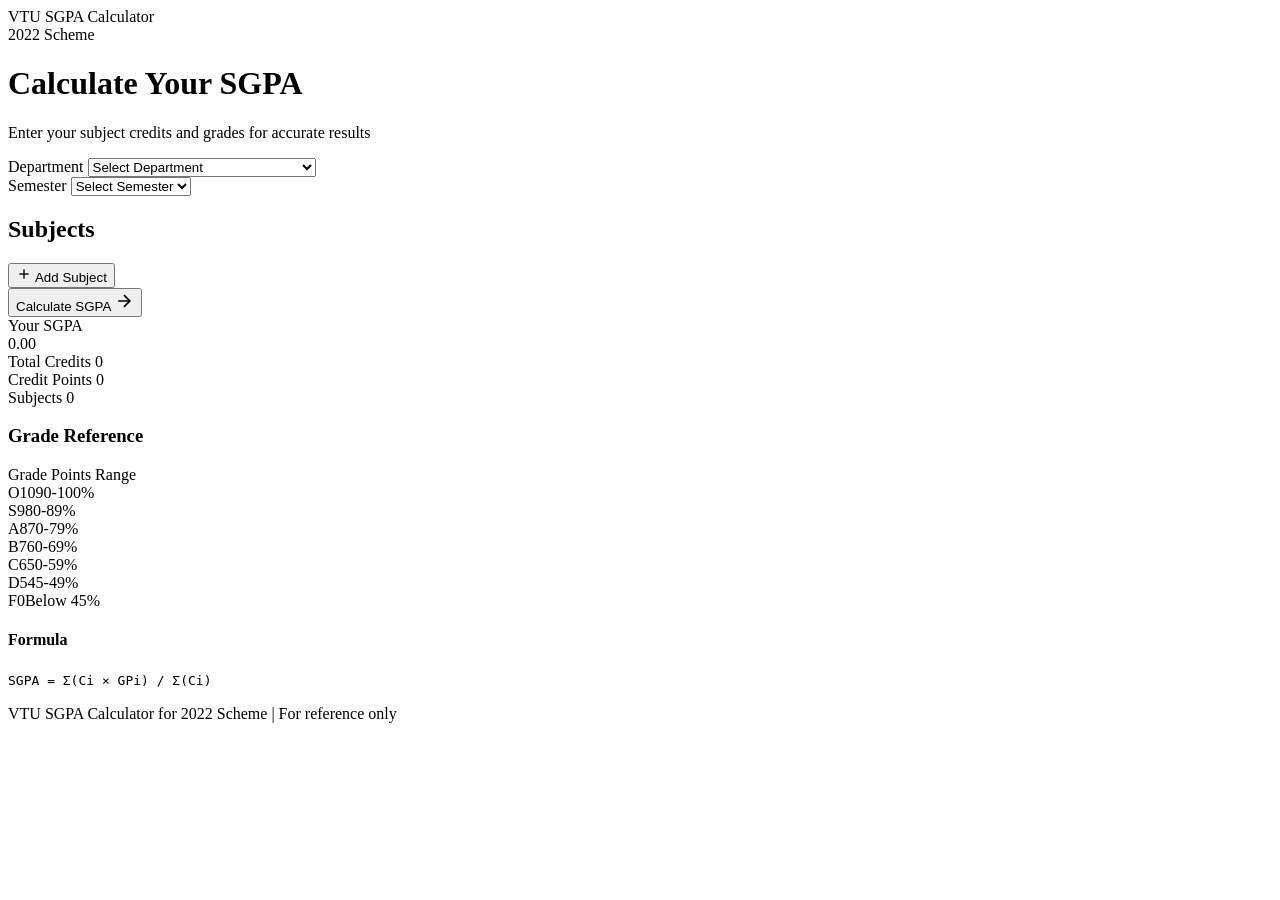
==== frontend/index.html @ 3fd476e3 "Add initial HTML structure for SGPA Calculator" ====
<!DOCTYPE html>
<html lang="en">
<head>
    <meta charset="UTF-8">
    <meta name="viewport" content="width=device-width, initial-scale=1.0">
    <title>VTU SGPA Calculator | 2022 Scheme</title>
    <link rel="preconnect" href="https://fonts.googleapis.com">
    <link rel="preconnect" href="https://fonts.gstatic.com" crossorigin>
    <link href="https://fonts.googleapis.com/css2?family=Space+Grotesk:wght@300;400;500;600;700&family=JetBrains+Mono:wght@400;500;600&display=swap" rel="stylesheet">
    <link rel="stylesheet" href="style.css">
</head>
<body>
    <!-- Animated Background -->
    <div class="bg-container">
        <div class="gradient-orb orb-1"></div>
        <div class="gradient-orb orb-2"></div>
        <div class="gradient-orb orb-3"></div>
        <div class="grid-overlay"></div>
    </div>

    <div class="app-container">
        <!-- Header -->
        <header class="header">
            <div class="logo">
                <span class="logo-icon">VTU</span>
                <span class="logo-text">SGPA Calculator</span>
            </div>
            <div class="scheme-badge">2022 Scheme</div>
        </header>

        <!-- Main Content -->
        <main class="main-content">
            <!-- Calculator Card -->
            <div class="calculator-card">
                <div class="card-header">
                    <h1 class="title">Calculate Your SGPA</h1>
                    <p class="subtitle">Enter your subject credits and grades for accurate results</p>
                </div>

                <!-- Selection Controls -->
                <div class="controls-section">
                    <div class="control-group">
                        <label for="department">Department</label>
                        <select id="department" class="select-input">
                            <option value="">Select Department</option>
                            <option value="CSE">Computer Science & Engineering</option>
                            <option value="ISE">Information Science & Engineering</option>
                            <option value="ECE">Electronics & Communication</option>
                            <option value="EEE">Electrical & Electronics</option>
                            <option value="ME">Mechanical Engineering</option>
                            <option value="CV">Civil Engineering</option>
                            <option value="AIML">AI & Machine Learning</option>
                            <option value="DS">Data Science</option>
                        </select>
                    </div>
                    <div class="control-group">
                        <label for="semester">Semester</label>
                        <select id="semester" class="select-input">
                            <option value="">Select Semester</option>
                            <option value="1">1st Semester</option>
                            <option value="2">2nd Semester</option>
                            <option value="3">3rd Semester</option>
                            <option value="4">4th Semester</option>
                            <option value="5">5th Semester</option>
                            <option value="6">6th Semester</option>
                            <option value="7">7th Semester</option>
                            <option value="8">8th Semester</option>
                        </select>
                    </div>
                </div>

                <!-- Subjects Container -->
                <div class="subjects-section">
                    <div class="subjects-header">
                        <h2>Subjects</h2>
                        <button type="button" id="addSubjectBtn" class="btn btn-add">
                            <svg width="16" height="16" viewBox="0 0 24 24" fill="none" stroke="currentColor" stroke-width="2">
                                <line x1="12" y1="5" x2="12" y2="19"></line>
                                <line x1="5" y1="12" x2="19" y2="12"></line>
                            </svg>
                            Add Subject
                        </button>
                    </div>
                    
                    <div id="subjectsContainer" class="subjects-container">
                        <!-- Subjects will be dynamically added here -->
                    </div>
                </div>

                <!-- Calculate Button -->
                <button type="button" id="calculateBtn" class="btn btn-calculate">
                    <span class="btn-text">Calculate SGPA</span>
                    <span class="btn-icon">
                        <svg width="20" height="20" viewBox="0 0 24 24" fill="none" stroke="currentColor" stroke-width="2">
                            <path d="M5 12h14M12 5l7 7-7 7"/>
                        </svg>
                    </span>
                </button>

                <!-- Results Section -->
                <div id="resultsSection" class="results-section hidden">
                    <div class="result-card">
                        <div class="result-label">Your SGPA</div>
                        <div id="sgpaValue" class="result-value">0.00</div>
                        <div id="resultGrade" class="result-grade"></div>
                    </div>
                    <div class="result-details">
                        <div class="detail-item">
                            <span class="detail-label">Total Credits</span>
                            <span id="totalCredits" class="detail-value">0</span>
                        </div>
                        <div class="detail-item">
                            <span class="detail-label">Credit Points</span>
                            <span id="creditPoints" class="detail-value">0</span>
                        </div>
                        <div class="detail-item">
                            <span class="detail-label">Subjects</span>
                            <span id="subjectCount" class="detail-value">0</span>
                        </div>
                    </div>
                </div>
            </div>

            <!-- Grade Reference Card -->
            <aside class="reference-card">
                <h3>Grade Reference</h3>
                <div class="grade-table">
                    <div class="grade-row grade-header">
                        <span>Grade</span>
                        <span>Points</span>
                        <span>Range</span>
                    </div>
                    <div class="grade-row"><span class="grade-badge grade-o">O</span><span>10</span><span>90-100%</span></div>
                    <div class="grade-row"><span class="grade-badge grade-s">S</span><span>9</span><span>80-89%</span></div>
                    <div class="grade-row"><span class="grade-badge grade-a">A</span><span>8</span><span>70-79%</span></div>
                    <div class="grade-row"><span class="grade-badge grade-b">B</span><span>7</span><span>60-69%</span></div>
                    <div class="grade-row"><span class="grade-badge grade-c">C</span><span>6</span><span>50-59%</span></div>
                    <div class="grade-row"><span class="grade-badge grade-d">D</span><span>5</span><span>45-49%</span></div>
                    <div class="grade-row"><span class="grade-badge grade-f">F</span><span>0</span><span>Below 45%</span></div>
                </div>
                <div class="formula-section">
                    <h4>Formula</h4>
                    <code>SGPA = Σ(Ci × GPi) / Σ(Ci)</code>
                </div>
            </aside>
        </main>

        <!-- Footer -->
        <footer class="footer">
            <p>VTU SGPA Calculator for 2022 Scheme | For reference only</p>
        </footer>
    </div>

    <script src="script.js"></script>
</body>
</html>
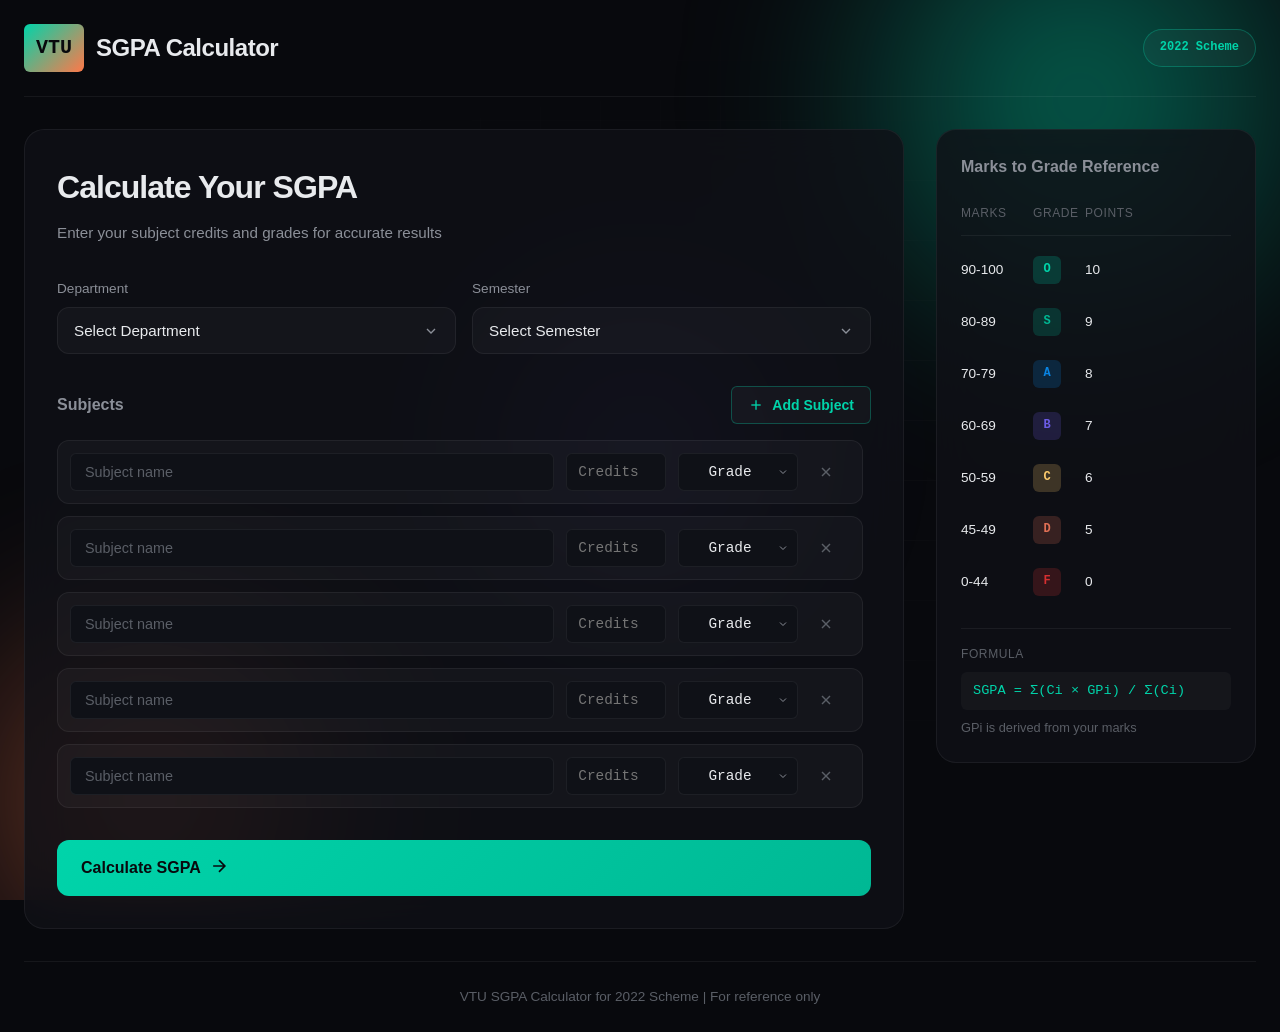
==== commit 3be7b2b1: "Update Grade Reference Card with new grading scale" ====
--- a/frontend/index.html
+++ b/frontend/index.html
@@ -121,26 +121,29 @@
                 </div>
             </div>
 
-            <!-- Grade Reference Card -->
+                        <!-- Grade Reference Card -->
             <aside class="reference-card">
-                <h3>Grade Reference</h3>
+                <h3>Marks to Grade Reference</h3>
                 <div class="grade-table">
                     <div class="grade-row grade-header">
+                        <span>Marks</span>
                         <span>Grade</span>
                         <span>Points</span>
-                        <span>Range</span>
                     </div>
-                    <div class="grade-row"><span class="grade-badge grade-o">O</span><span>10</span><span>90-100%</span></div>
-                    <div class="grade-row"><span class="grade-badge grade-s">S</span><span>9</span><span>80-89%</span></div>
-                    <div class="grade-row"><span class="grade-badge grade-a">A</span><span>8</span><span>70-79%</span></div>
-                    <div class="grade-row"><span class="grade-badge grade-b">B</span><span>7</span><span>60-69%</span></div>
-                    <div class="grade-row"><span class="grade-badge grade-c">C</span><span>6</span><span>50-59%</span></div>
-                    <div class="grade-row"><span class="grade-badge grade-d">D</span><span>5</span><span>45-49%</span></div>
-                    <div class="grade-row"><span class="grade-badge grade-f">F</span><span>0</span><span>Below 45%</span></div>
+                    <div class="grade-row"><span>90-100</span><span class="grade-badge grade-o">O</span><span>10</span></div>
+                    <div class="grade-row"><span>80-89</span><span class="grade-badge grade-s">S</span><span>9</span></div>
+                    <div class="grade-row"><span>70-79</span><span class="grade-badge grade-a">A</span><span>8</span></div>
+                    <div class="grade-row"><span>60-69</span><span class="grade-badge grade-b">B</span><span>7</span></div>
+                    <div class="grade-row"><span>50-59</span><span class="grade-badge grade-c">C</span><span>6</span></div>
+                    <div class="grade-row"><span>45-49</span><span class="grade-badge grade-d">D</span><span>5</span></div>
+                    <div class="grade-row"><span>0-44</span><span class="grade-badge grade-f">F</span><span>0</span></div>
                 </div>
                 <div class="formula-section">
                     <h4>Formula</h4>
                     <code>SGPA = Σ(Ci × GPi) / Σ(Ci)</code>
+                    <p style="font-size: 0.8rem; color: var(--text-muted); margin-top: 0.5rem;">
+                        GPi is derived from your marks
+                    </p>
                 </div>
             </aside>
         </main>
--- a/frontend/style.css
+++ b/frontend/style.css
@@ -0,0 +1,770 @@
+/* CSS Variables */
+:root {
+    --bg-primary: #08090d;
+    --bg-secondary: #0f1117;
+    --bg-card: rgba(15, 17, 23, 0.8);
+    --bg-input: rgba(255, 255, 255, 0.03);
+    --border-color: rgba(255, 255, 255, 0.06);
+    --border-accent: rgba(0, 212, 170, 0.3);
+    --text-primary: #e8eaed;
+    --text-secondary: #8b8f98;
+    --text-muted: #5a5e66;
+    --accent-primary: #00d4aa;
+    --accent-secondary: #ff7849;
+    --accent-glow: rgba(0, 212, 170, 0.4);
+    --danger: #ff4757;
+    --success: #00d4aa;
+    
+    /* Grade Colors */
+    --grade-o: #00d4aa;
+    --grade-s: #00b894;
+    --grade-a: #0984e3;
+    --grade-b: #6c5ce7;
+    --grade-c: #fdcb6e;
+    --grade-d: #e17055;
+    --grade-f: #d63031;
+    
+    --font-display: 'Space Grotesk', sans-serif;
+    --font-mono: 'JetBrains Mono', monospace;
+    --radius-sm: 6px;
+    --radius-md: 12px;
+    --radius-lg: 20px;
+    --transition-fast: 0.15s ease;
+    --transition-normal: 0.3s ease;
+    --transition-slow: 0.5s ease;
+}
+
+/* Reset */
+*, *::before, *::after {
+    margin: 0;
+    padding: 0;
+    box-sizing: border-box;
+}
+
+html {
+    scroll-behavior: smooth;
+}
+
+body {
+    font-family: var(--font-display);
+    background: var(--bg-primary);
+    color: var(--text-primary);
+    min-height: 100vh;
+    overflow-x: hidden;
+    line-height: 1.6;
+}
+
+/* Background */
+.bg-container {
+    position: fixed;
+    inset: 0;
+    z-index: 0;
+    overflow: hidden;
+    pointer-events: none;
+}
+
+.gradient-orb {
+    position: absolute;
+    border-radius: 50%;
+    filter: blur(80px);
+    opacity: 0.5;
+    animation: float 20s ease-in-out infinite;
+}
+
+.orb-1 {
+    width: 600px;
+    height: 600px;
+    background: radial-gradient(circle, var(--accent-primary), transparent 70%);
+    top: -200px;
+    right: -100px;
+    animation-delay: 0s;
+}
+
+.orb-2 {
+    width: 500px;
+    height: 500px;
+    background: radial-gradient(circle, var(--accent-secondary), transparent 70%);
+    bottom: -150px;
+    left: -100px;
+    animation-delay: -7s;
+}
+
+.orb-3 {
+    width: 400px;
+    height: 400px;
+    background: radial-gradient(circle, #6c5ce7, transparent 70%);
+    top: 50%;
+    left: 50%;
+    transform: translate(-50%, -50%);
+    animation-delay: -14s;
+    opacity: 0.3;
+}
+
+@keyframes float {
+    0%, 100% { transform: translate(0, 0) scale(1); }
+    25% { transform: translate(30px, -30px) scale(1.05); }
+    50% { transform: translate(-20px, 20px) scale(0.95); }
+    75% { transform: translate(20px, 30px) scale(1.02); }
+}
+
+.grid-overlay {
+    position: absolute;
+    inset: 0;
+    background-image: 
+        linear-gradient(rgba(255,255,255,0.02) 1px, transparent 1px),
+        linear-gradient(90deg, rgba(255,255,255,0.02) 1px, transparent 1px);
+    background-size: 60px 60px;
+    mask-image: radial-gradient(ellipse at center, black 20%, transparent 70%);
+}
+
+/* App Container */
+.app-container {
+    position: relative;
+    z-index: 1;
+    min-height: 100vh;
+    display: flex;
+    flex-direction: column;
+    padding: 1.5rem;
+    max-width: 1400px;
+    margin: 0 auto;
+}
+
+/* Header */
+.header {
+    display: flex;
+    justify-content: space-between;
+    align-items: center;
+    margin-bottom: 2rem;
+    padding-bottom: 1.5rem;
+    border-bottom: 1px solid var(--border-color);
+}
+
+.logo {
+    display: flex;
+    align-items: center;
+    gap: 0.75rem;
+}
+
+.logo-icon {
+    font-family: var(--font-mono);
+    font-weight: 700;
+    font-size: 1.25rem;
+    padding: 0.5rem 0.75rem;
+    background: linear-gradient(135deg, var(--accent-primary), var(--accent-secondary));
+    border-radius: var(--radius-sm);
+    color: var(--bg-primary);
+}
+
+.logo-text {
+    font-size: 1.5rem;
+    font-weight: 600;
+    letter-spacing: -0.02em;
+}
+
+.scheme-badge {
+    font-family: var(--font-mono);
+    font-size: 0.75rem;
+    font-weight: 600;
+    padding: 0.5rem 1rem;
+    background: var(--bg-input);
+    border: 1px solid var(--border-accent);
+    border-radius: 100px;
+    color: var(--accent-primary);
+}
+
+/* Main Content */
+.main-content {
+    display: grid;
+    grid-template-columns: 1fr 320px;
+    gap: 2rem;
+    flex: 1;
+}
+
+@media (max-width: 1024px) {
+    .main-content {
+        grid-template-columns: 1fr;
+    }
+}
+
+/* Calculator Card */
+.calculator-card {
+    background: var(--bg-card);
+    border: 1px solid var(--border-color);
+    border-radius: var(--radius-lg);
+    padding: 2rem;
+    backdrop-filter: blur(20px);
+    animation: slideUp 0.6s ease;
+}
+
+@keyframes slideUp {
+    from {
+        opacity: 0;
+        transform: translateY(30px);
+    }
+    to {
+        opacity: 1;
+        transform: translateY(0);
+    }
+}
+
+.card-header {
+    margin-bottom: 2rem;
+}
+
+.title {
+    font-size: 2rem;
+    font-weight: 700;
+    letter-spacing: -0.03em;
+    margin-bottom: 0.5rem;
+}
+
+.subtitle {
+    color: var(--text-secondary);
+    font-size: 0.95rem;
+}
+
+/* Controls */
+.controls-section {
+    display: grid;
+    grid-template-columns: 1fr 1fr;
+    gap: 1rem;
+    margin-bottom: 2rem;
+}
+
+@media (max-width: 600px) {
+    .controls-section {
+        grid-template-columns: 1fr;
+    }
+}
+
+.control-group {
+    display: flex;
+    flex-direction: column;
+    gap: 0.5rem;
+}
+
+.control-group label {
+    font-size: 0.85rem;
+    font-weight: 500;
+    color: var(--text-secondary);
+}
+
+.select-input {
+    width: 100%;
+    padding: 0.875rem 1rem;
+    font-family: var(--font-display);
+    font-size: 0.95rem;
+    background: var(--bg-input);
+    border: 1px solid var(--border-color);
+    border-radius: var(--radius-md);
+    color: var(--text-primary);
+    cursor: pointer;
+    transition: all var(--transition-fast);
+    appearance: none;
+    background-image: url("data:image/svg+xml,%3Csvg xmlns='http://www.w3.org/2000/svg' width='16' height='16' viewBox='0 0 24 24' fill='none' stroke='%238b8f98' stroke-width='2'%3E%3Cpolyline points='6 9 12 15 18 9'%3E%3C/polyline%3E%3C/svg%3E");
+    background-repeat: no-repeat;
+    background-position: right 1rem center;
+}
+
+.select-input:hover {
+    border-color: var(--border-accent);
+}
+
+.select-input:focus {
+    outline: none;
+    border-color: var(--accent-primary);
+    box-shadow: 0 0 0 3px var(--accent-glow);
+}
+
+/* Subjects Section */
+.subjects-section {
+    margin-bottom: 2rem;
+}
+
+.subjects-header {
+    display: flex;
+    justify-content: space-between;
+    align-items: center;
+    margin-bottom: 1rem;
+}
+
+.subjects-header h2 {
+    font-size: 1rem;
+    font-weight: 600;
+    color: var(--text-secondary);
+}
+
+.btn {
+    display: inline-flex;
+    align-items: center;
+    gap: 0.5rem;
+    font-family: var(--font-display);
+    font-size: 0.875rem;
+    font-weight: 600;
+    padding: 0.625rem 1rem;
+    border: none;
+    border-radius: var(--radius-sm);
+    cursor: pointer;
+    transition: all var(--transition-fast);
+}
+
+.btn-add {
+    background: var(--bg-input);
+    color: var(--accent-primary);
+    border: 1px solid var(--border-accent);
+}
+
+.btn-add:hover {
+    background: rgba(0, 212, 170, 0.1);
+    transform: translateY(-1px);
+}
+
+.btn-add:active {
+    transform: translateY(0);
+}
+
+.subjects-container {
+    display: flex;
+    flex-direction: column;
+    gap: 0.75rem;
+    max-height: 400px;
+    overflow-y: auto;
+    padding-right: 0.5rem;
+}
+
+.subjects-container::-webkit-scrollbar {
+    width: 6px;
+}
+
+.subjects-container::-webkit-scrollbar-track {
+    background: var(--bg-input);
+    border-radius: 3px;
+}
+
+.subjects-container::-webkit-scrollbar-thumb {
+    background: var(--border-color);
+    border-radius: 3px;
+}
+
+.subjects-container::-webkit-scrollbar-thumb:hover {
+    background: var(--text-muted);
+}
+
+/* Subject Row */
+.subject-row {
+    display: grid;
+    grid-template-columns: 1fr 100px 120px 40px;
+    gap: 0.75rem;
+    align-items: center;
+    padding: 0.75rem;
+    background: var(--bg-input);
+    border: 1px solid var(--border-color);
+    border-radius: var(--radius-md);
+    animation: fadeIn 0.3s ease;
+}
+
+@keyframes fadeIn {
+    from {
+        opacity: 0;
+        transform: translateX(-10px);
+    }
+    to {
+        opacity: 1;
+        transform: translateX(0);
+    }
+}
+
+@media (max-width: 600px) {
+    .subject-row {
+        grid-template-columns: 1fr;
+        gap: 0.5rem;
+    }
+}
+
+.subject-input {
+    width: 100%;
+    padding: 0.625rem 0.875rem;
+    font-family: var(--font-display);
+    font-size: 0.9rem;
+    background: var(--bg-secondary);
+    border: 1px solid var(--border-color);
+    border-radius: var(--radius-sm);
+    color: var(--text-primary);
+    transition: all var(--transition-fast);
+}
+
+.subject-input:hover {
+    border-color: var(--text-muted);
+}
+
+.subject-input:focus {
+    outline: none;
+    border-color: var(--accent-primary);
+    box-shadow: 0 0 0 2px var(--accent-glow);
+}
+
+.subject-input::placeholder {
+    color: var(--text-muted);
+}
+
+.credit-input, .grade-select {
+    width: 100%;
+    padding: 0.625rem 0.5rem;
+    font-family: var(--font-mono);
+    font-size: 0.9rem;
+    background: var(--bg-secondary);
+    border: 1px solid var(--border-color);
+    border-radius: var(--radius-sm);
+    color: var(--text-primary);
+    text-align: center;
+    transition: all var(--transition-fast);
+}
+
+.grade-select {
+    cursor: pointer;
+    appearance: none;
+    background-image: url("data:image/svg+xml,%3Csvg xmlns='http://www.w3.org/2000/svg' width='12' height='12' viewBox='0 0 24 24' fill='none' stroke='%238b8f98' stroke-width='2'%3E%3Cpolyline points='6 9 12 15 18 9'%3E%3C/polyline%3E%3C/svg%3E");
+    background-repeat: no-repeat;
+    background-position: right 0.5rem center;
+    padding-right: 1.5rem;
+}
+
+.credit-input:hover, .grade-select:hover {
+    border-color: var(--text-muted);
+}
+
+.credit-input:focus, .grade-select:focus {
+    outline: none;
+    border-color: var(--accent-primary);
+}
+
+.btn-remove {
+    width: 32px;
+    height: 32px;
+    padding: 0;
+    background: transparent;
+    border: 1px solid transparent;
+    border-radius: var(--radius-sm);
+    color: var(--text-muted);
+    cursor: pointer;
+    transition: all var(--transition-fast);
+    display: flex;
+    align-items: center;
+    justify-content: center;
+}
+
+.btn-remove:hover {
+    background: rgba(255, 71, 87, 0.1);
+    border-color: var(--danger);
+    color: var(--danger);
+}
+
+/* Calculate Button */
+.btn-calculate {
+    width: 100%;
+    padding: 1rem 1.5rem;
+    font-size: 1rem;
+    font-weight: 600;
+    background: linear-gradient(135deg, var(--accent-primary), #00b894);
+    color: var(--bg-primary);
+    border: none;
+    border-radius: var(--radius-md);
+    cursor: pointer;
+    transition: all var(--transition-normal);
+    position: relative;
+    overflow: hidden;
+}
+
+.btn-calculate::before {
+    content: '';
+    position: absolute;
+    inset: 0;
+    background: linear-gradient(135deg, transparent, rgba(255,255,255,0.2), transparent);
+    transform: translateX(-100%);
+    transition: transform 0.6s ease;
+}
+
+.btn-calculate:hover::before {
+    transform: translateX(100%);
+}
+
+.btn-calculate:hover {
+    transform: translateY(-2px);
+    box-shadow: 0 10px 30px var(--accent-glow);
+}
+
+.btn-calculate:active {
+    transform: translateY(0);
+}
+
+.btn-text {
+    display: flex;
+    align-items: center;
+    gap: 0.5rem;
+}
+
+.btn-icon {
+    transition: transform var(--transition-fast);
+}
+
+.btn-calculate:hover .btn-icon {
+    transform: translateX(4px);
+}
+
+/* Results Section */
+.results-section {
+    margin-top: 2rem;
+    padding-top: 2rem;
+    border-top: 1px solid var(--border-color);
+    animation: slideUp 0.4s ease;
+}
+
+.results-section.hidden {
+    display: none;
+}
+
+.result-card {
+    text-align: center;
+    padding: 2rem;
+    background: linear-gradient(135deg, rgba(0, 212, 170, 0.1), rgba(0, 212, 170, 0.02));
+    border: 1px solid var(--border-accent);
+    border-radius: var(--radius-lg);
+    margin-bottom: 1.5rem;
+}
+
+.result-label {
+    font-size: 0.85rem;
+    font-weight: 500;
+    color: var(--text-secondary);
+    text-transform: uppercase;
+    letter-spacing: 0.1em;
+    margin-bottom: 0.5rem;
+}
+
+.result-value {
+    font-family: var(--font-mono);
+    font-size: 4rem;
+    font-weight: 700;
+    color: var(--accent-primary);
+    line-height: 1;
+    animation: countUp 0.5s ease;
+}
+
+@keyframes countUp {
+    from {
+        opacity: 0;
+        transform: translateY(20px);
+    }
+    to {
+        opacity: 1;
+        transform: translateY(0);
+    }
+}
+
+.result-grade {
+    margin-top: 0.75rem;
+    font-size: 1.25rem;
+    font-weight: 600;
+    color: var(--text-primary);
+}
+
+.result-details {
+    display: grid;
+    grid-template-columns: repeat(3, 1fr);
+    gap: 1rem;
+}
+
+@media (max-width: 600px) {
+    .result-details {
+        grid-template-columns: 1fr;
+    }
+}
+
+.detail-item {
+    display: flex;
+    flex-direction: column;
+    align-items: center;
+    padding: 1rem;
+    background: var(--bg-input);
+    border-radius: var(--radius-md);
+    border: 1px solid var(--border-color);
+}
+
+.detail-label {
+    font-size: 0.75rem;
+    color: var(--text-muted);
+    text-transform: uppercase;
+    letter-spacing: 0.05em;
+}
+
+.detail-value {
+    font-family: var(--font-mono);
+    font-size: 1.5rem;
+    font-weight: 600;
+    color: var(--text-primary);
+}
+
+/* Reference Card */
+.reference-card {
+    background: var(--bg-card);
+    border: 1px solid var(--border-color);
+    border-radius: var(--radius-lg);
+    padding: 1.5rem;
+    backdrop-filter: blur(20px);
+    height: fit-content;
+    animation: slideUp 0.6s ease;
+    animation-delay: 0.1s;
+    animation-fill-mode: both;
+}
+
+.reference-card h3 {
+    font-size: 1rem;
+    font-weight: 600;
+    margin-bottom: 1rem;
+    color: var(--text-secondary);
+}
+
+.grade-table {
+    display: flex;
+    flex-direction: column;
+    gap: 0.5rem;
+    margin-bottom: 1.5rem;
+}
+
+.grade-row {
+    display: grid;
+    grid-template-columns: 60px 40px 1fr;
+    gap: 0.75rem;
+    align-items: center;
+    padding: 0.5rem 0;
+    font-size: 0.85rem;
+}
+
+.grade-header {
+    color: var(--text-muted);
+    font-weight: 500;
+    font-size: 0.75rem;
+    text-transform: uppercase;
+    letter-spacing: 0.05em;
+    border-bottom: 1px solid var(--border-color);
+    padding-bottom: 0.75rem;
+    margin-bottom: 0.25rem;
+}
+
+.grade-badge {
+    display: inline-flex;
+    align-items: center;
+    justify-content: center;
+    width: 28px;
+    height: 28px;
+    font-family: var(--font-mono);
+    font-size: 0.75rem;
+    font-weight: 700;
+    border-radius: var(--radius-sm);
+}
+
+.grade-o { background: rgba(0, 212, 170, 0.2); color: var(--grade-o); }
+.grade-s { background: rgba(0, 184, 148, 0.2); color: var(--grade-s); }
+.grade-a { background: rgba(9, 132, 227, 0.2); color: var(--grade-a); }
+.grade-b { background: rgba(108, 92, 231, 0.2); color: var(--grade-b); }
+.grade-c { background: rgba(253, 203, 110, 0.2); color: var(--grade-c); }
+.grade-d { background: rgba(225, 112, 85, 0.2); color: var(--grade-d); }
+.grade-f { background: rgba(214, 48, 49, 0.2); color: var(--grade-f); }
+
+.formula-section {
+    padding-top: 1rem;
+    border-top: 1px solid var(--border-color);
+}
+
+.formula-section h4 {
+    font-size: 0.75rem;
+    font-weight: 500;
+    color: var(--text-muted);
+    text-transform: uppercase;
+    letter-spacing: 0.05em;
+    margin-bottom: 0.5rem;
+}
+
+.formula-section code {
+    font-family: var(--font-mono);
+    font-size: 0.85rem;
+    color: var(--accent-primary);
+    background: var(--bg-input);
+    padding: 0.5rem 0.75rem;
+    border-radius: var(--radius-sm);
+    display: block;
+}
+
+/* Footer */
+.footer {
+    margin-top: 2rem;
+    padding-top: 1.5rem;
+    border-top: 1px solid var(--border-color);
+    text-align: center;
+}
+
+.footer p {
+    font-size: 0.85rem;
+    color: var(--text-muted);
+}
+
+/* Reduced Motion */
+@media (prefers-reduced-motion: reduce) {
+    *, *::before, *::after {
+        animation-duration: 0.01ms !important;
+        animation-iteration-count: 1 !important;
+        transition-duration: 0.01ms !important;
+    }
+}
+
+/* Focus Visible */
+:focus-visible {
+    outline: 2px solid var(--accent-primary);
+    outline-offset: 2px;
+}
+
+/* Empty State */
+.empty-state {
+    text-align: center;
+    padding: 2rem;
+    color: var(--text-muted);
+    font-size: 0.9rem;
+}
+
+/* Loading State */
+.loading {
+    opacity: 0.6;
+    pointer-events: none;
+}
+
+/* Toast Notification */
+.toast {
+    position: fixed;
+    bottom: 2rem;
+    left: 50%;
+    transform: translateX(-50%) translateY(100px);
+    background: var(--bg-secondary);
+    border: 1px solid var(--border-color);
+    padding: 1rem 1.5rem;
+    border-radius: var(--radius-md);
+    font-size: 0.9rem;
+    box-shadow: 0 10px 40px rgba(0, 0, 0, 0.3);
+    z-index: 1000;
+    opacity: 0;
+    transition: all var(--transition-normal);
+}
+
+.toast.show {
+    opacity: 1;
+    transform: translateX(-50%) translateY(0);
+}
+
+.toast.error {
+    border-color: var(--danger);
+    color: var(--danger);
+}
+
+.toast.success {
+    border-color: var(--success);
+    color: var(--success);
+}
